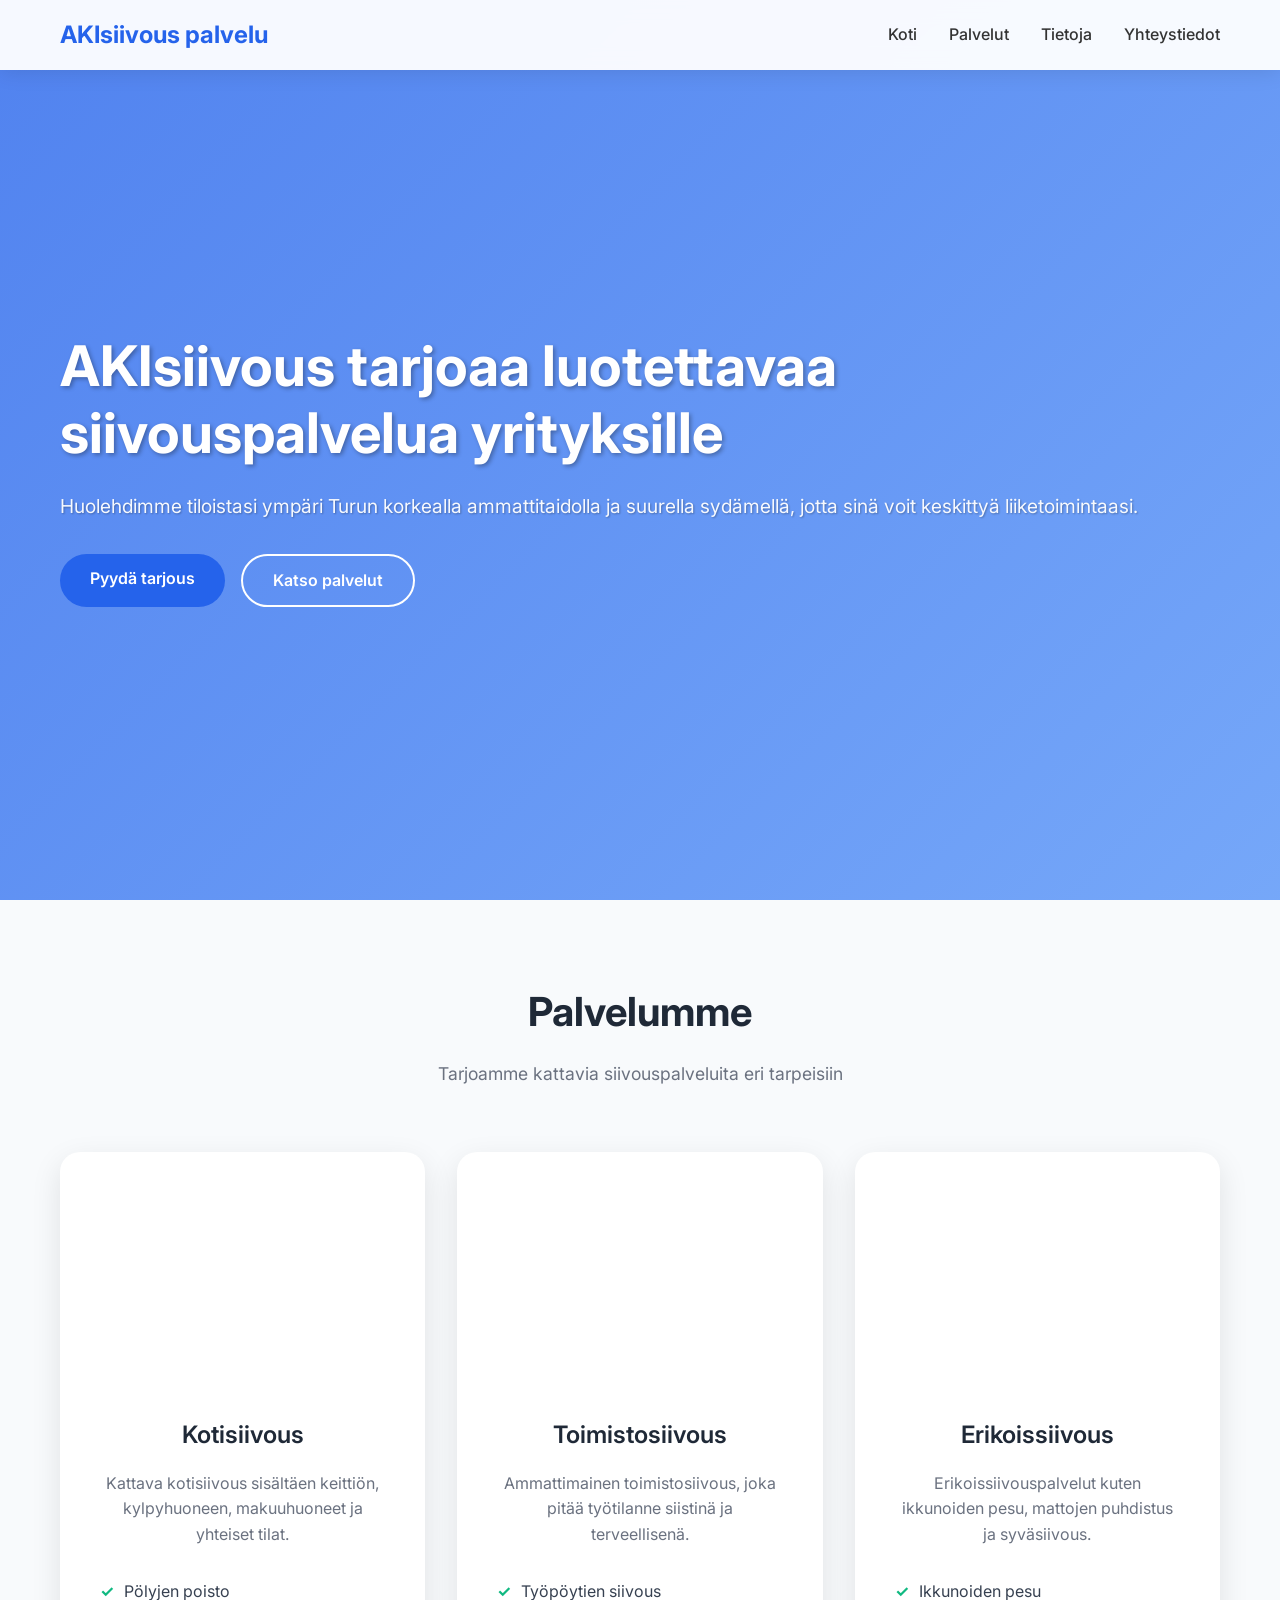
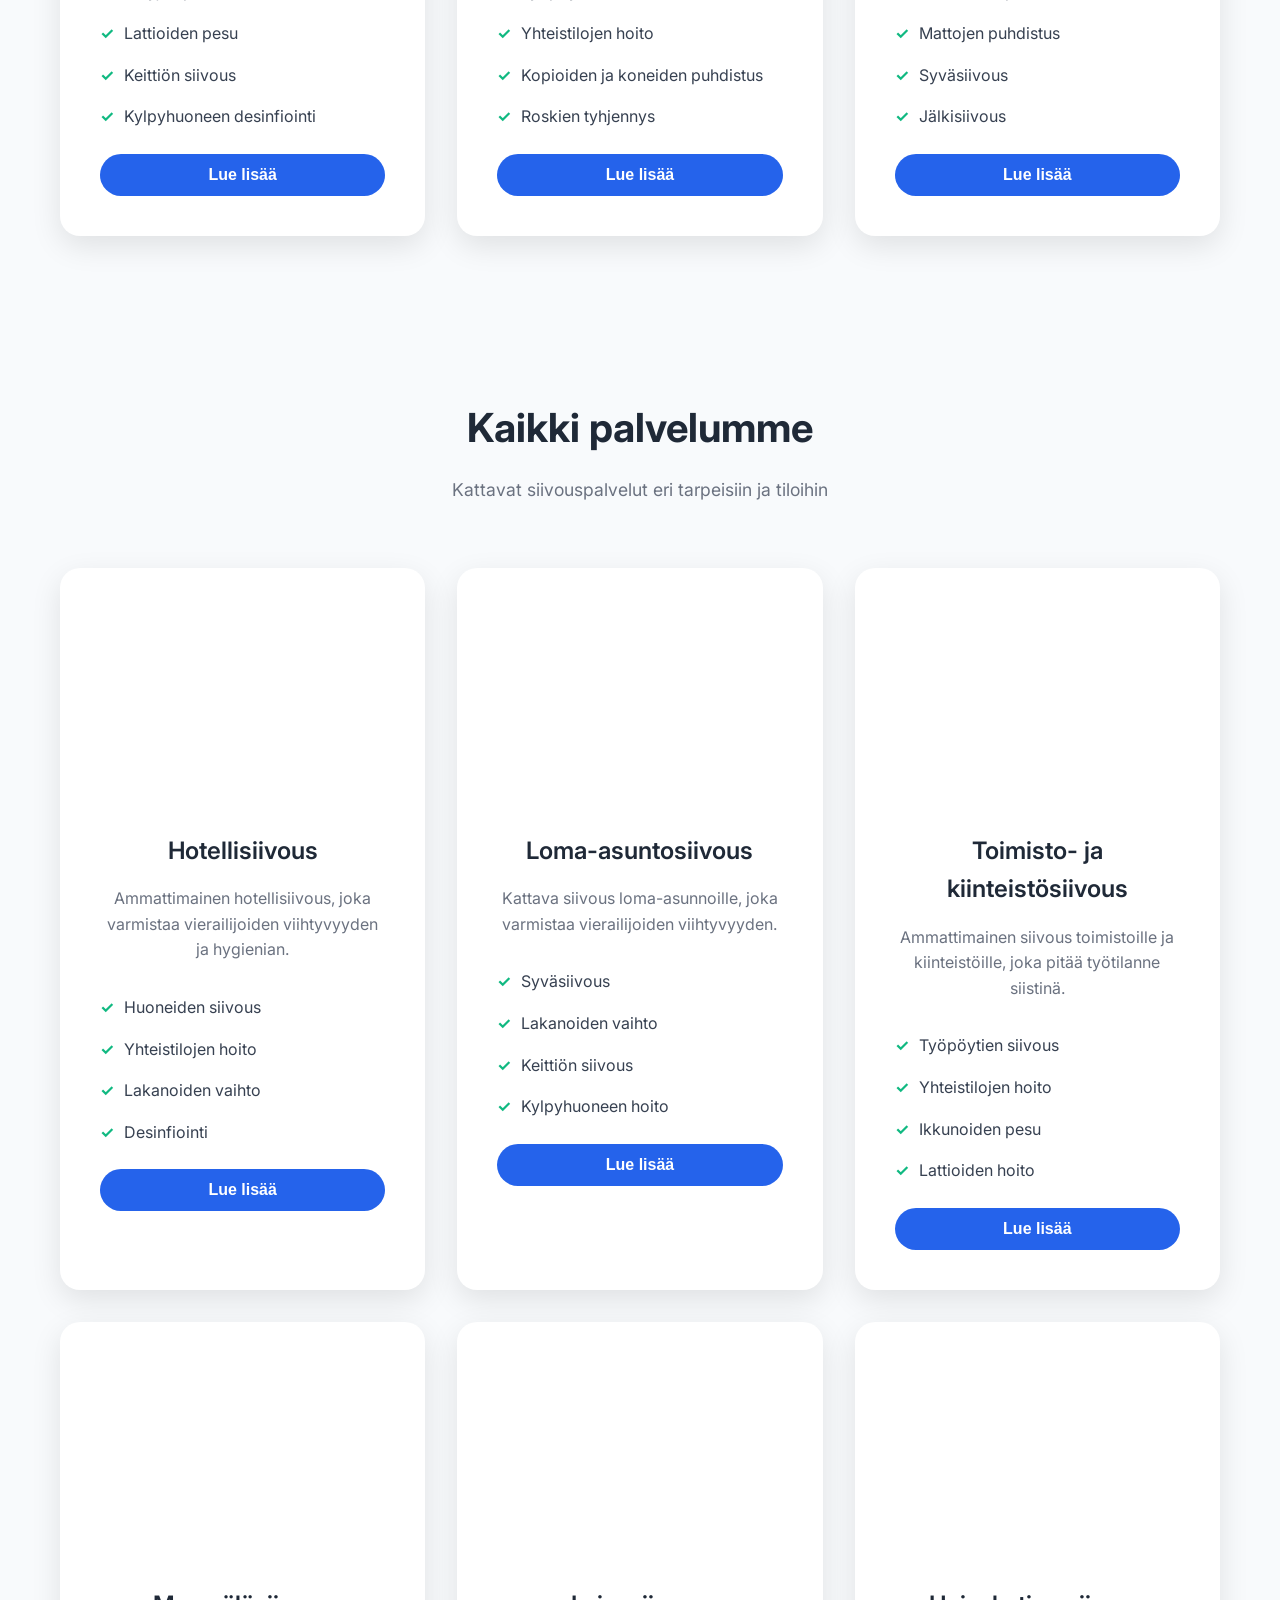
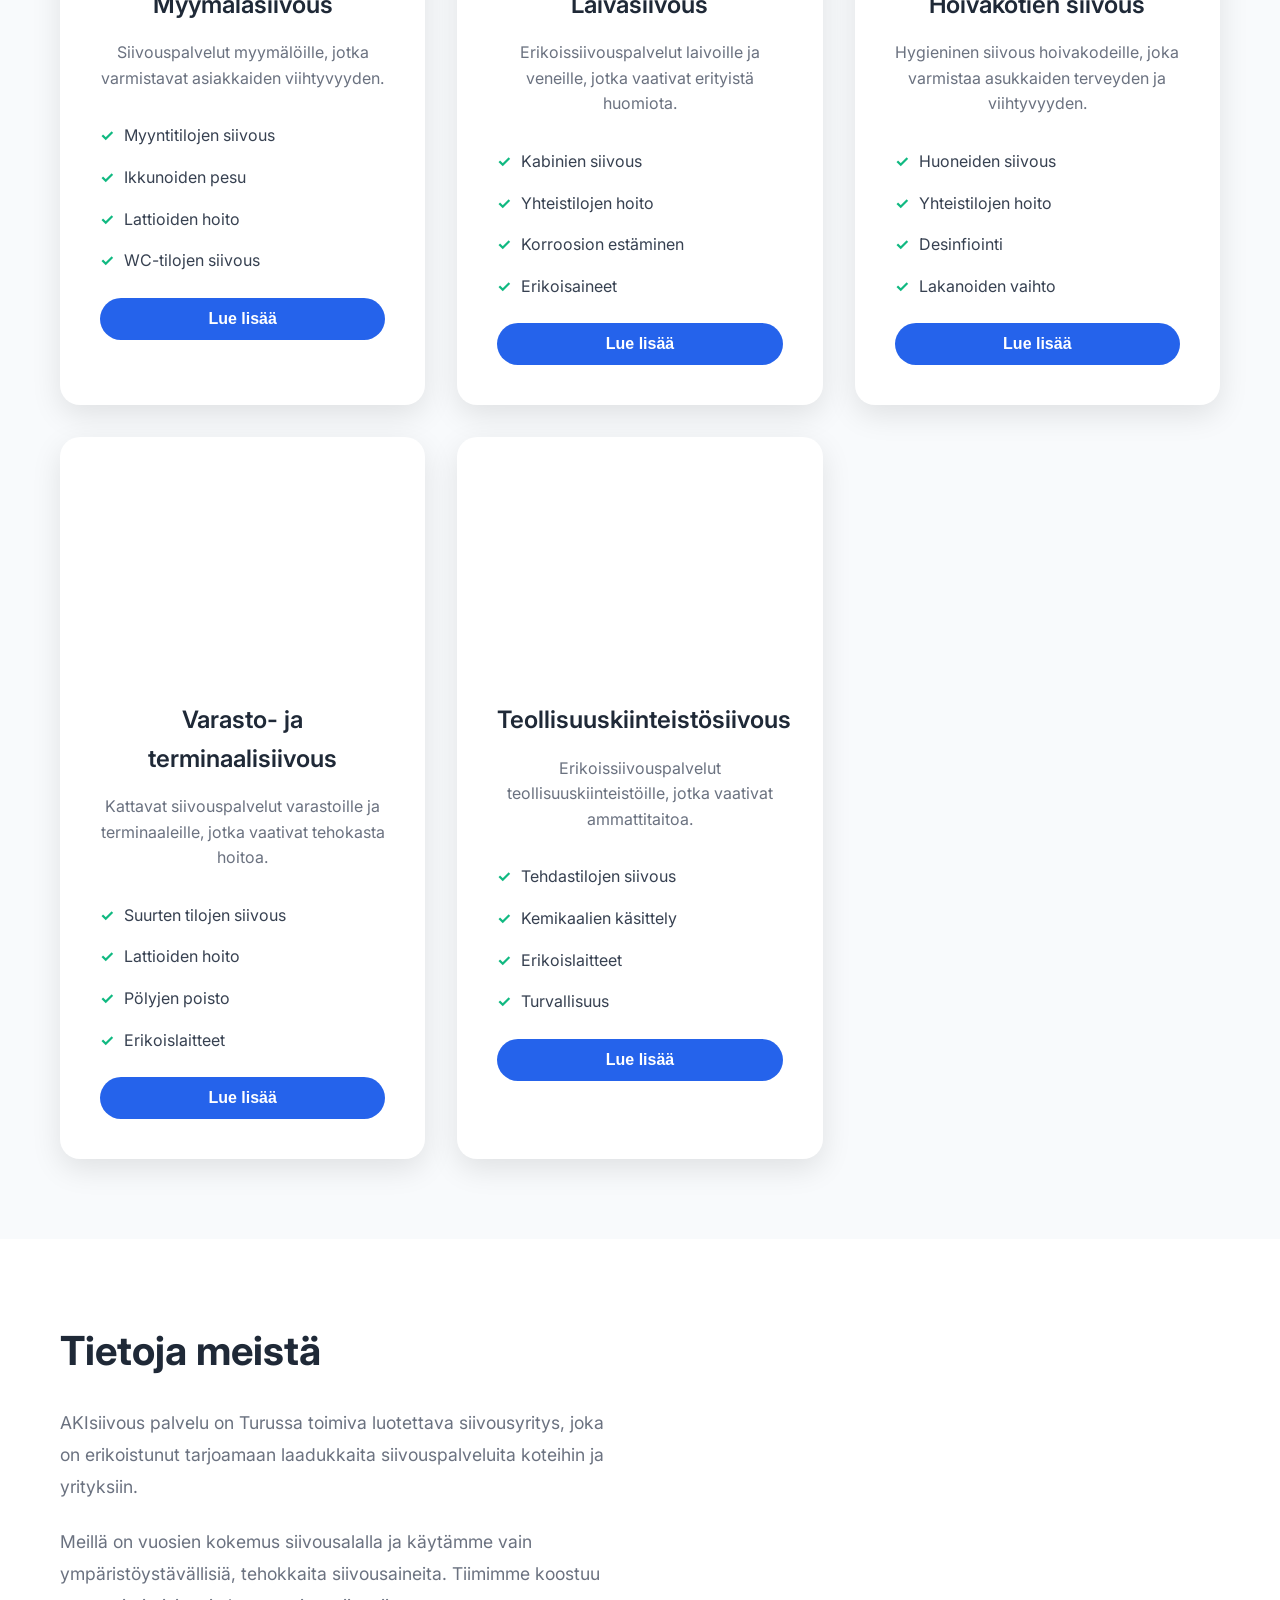
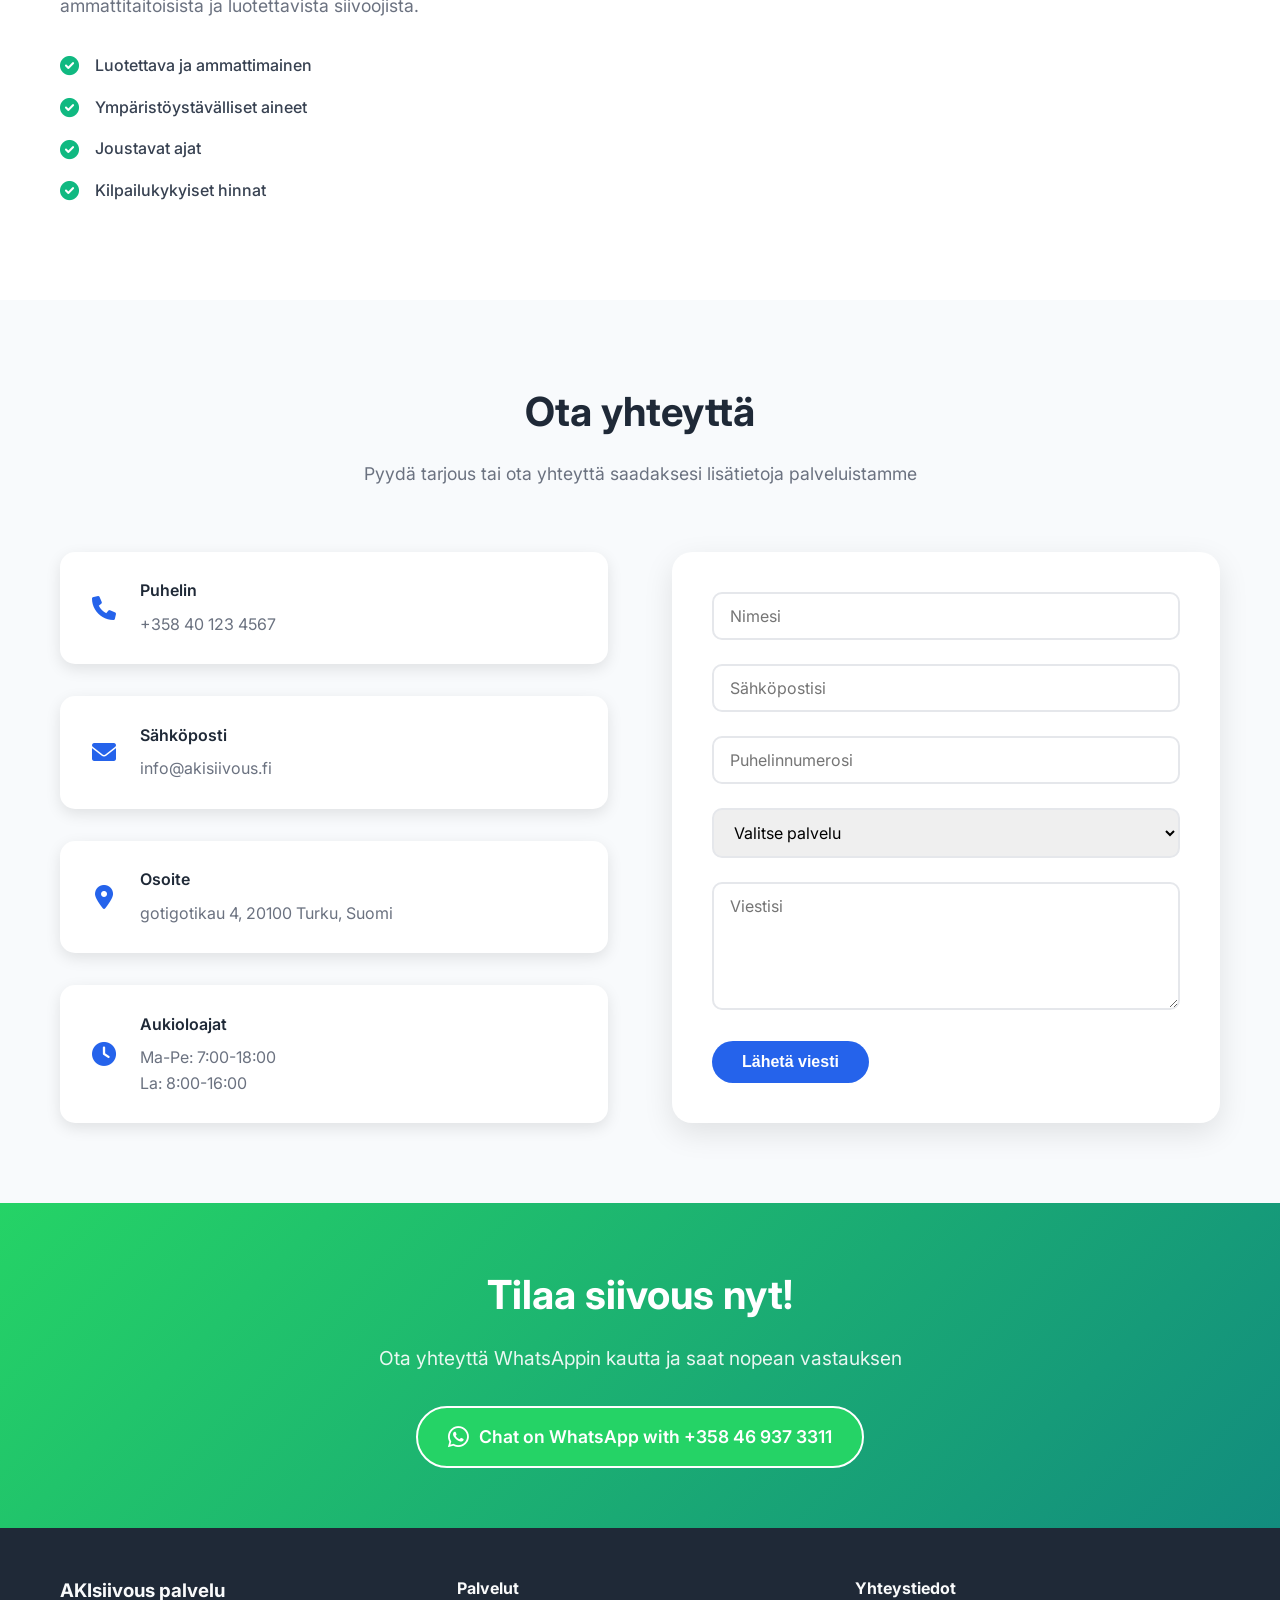
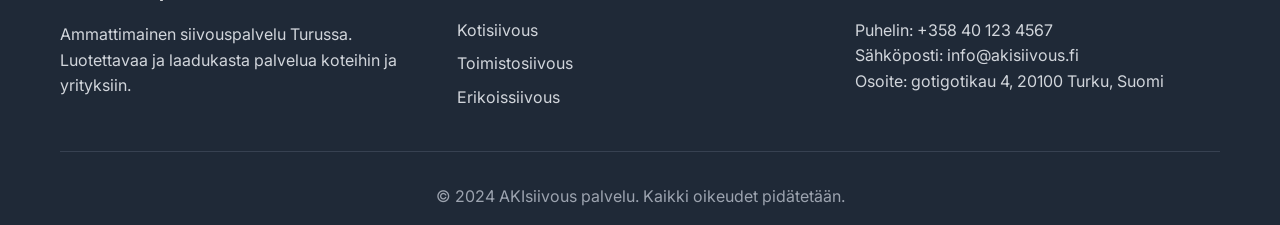
==== index.html @ 4d7603f6 "Initial website" ====
<!DOCTYPE html>
<html lang="fi">
<head>
    <meta charset="UTF-8">
    <meta name="viewport" content="width=device-width, initial-scale=1.0">
    <title>AKIsiivous palvelu - Ammattimainen siivouspalvelu Turussa</title>
    <meta name="description" content="AKIsiivous palvelu tarjoaa ammattimaisia siivouspalveluita Turussa. Kotisiivous, toimistosiivous ja erikoissiivous. Luotettavaa ja laadukasta palvelua.">
    <meta name="keywords" content="siivous, siivouspalvelu, Turku, kotisiivous, toimistosiivous, ammattisiivous, siivousfirma">
    <meta name="author" content="AKIsiivous palvelu">
    <meta name="robots" content="index, follow">
    
    <!-- Open Graph / Facebook -->
    <meta property="og:type" content="website">
    <meta property="og:url" content="https://akisiivous.fi/">
    <meta property="og:title" content="AKIsiivous palvelu - Ammattimainen siivouspalvelu Turussa">
    <meta property="og:description" content="Luotettavaa ja laadukasta siivouspalvelua koteihin, toimistoihin ja yrityksiin Turussa.">
    <meta property="og:image" content="https://images.unsplash.com/photo-1558618666-fcd25c85cd64?ixlib=rb-4.0.3&auto=format&fit=crop&w=1200&q=80">

    <!-- Twitter -->
    <meta property="twitter:card" content="summary_large_image">
    <meta property="twitter:url" content="https://akisiivous.fi/">
    <meta property="twitter:title" content="AKIsiivous palvelu - Ammattimainen siivouspalvelu Turussa">
    <meta property="twitter:description" content="Luotettavaa ja laadukasta siivouspalvelua koteihin, toimistoihin ja yrityksiin Turussa.">
    <meta property="twitter:image" content="https://images.unsplash.com/photo-1558618666-fcd25c85cd64?ixlib=rb-4.0.3&auto=format&fit=crop&w=1200&q=80">

    <!-- Favicon -->
    <link rel="icon" type="image/x-icon" href="data:image/svg+xml,<svg xmlns='http://www.w3.org/2000/svg' viewBox='0 0 100 100'><text y='.9em' font-size='90'>🧹</text></svg>">
    <link rel="apple-touch-icon" href="data:image/svg+xml,<svg xmlns='http://www.w3.org/2000/svg' viewBox='0 0 100 100'><text y='.9em' font-size='90'>🧹</text></svg>">
    
    <!-- Preconnect to external domains -->
    <link rel="preconnect" href="https://fonts.googleapis.com">
    <link rel="preconnect" href="https://fonts.gstatic.com" crossorigin>
    <link rel="preconnect" href="https://cdnjs.cloudflare.com">
    
    <!-- Stylesheets -->
    <link rel="stylesheet" href="styles.css">
    <link href="https://fonts.googleapis.com/css2?family=Inter:wght@300;400;500;600;700&display=swap" rel="stylesheet">
    <link rel="stylesheet" href="https://cdnjs.cloudflare.com/ajax/libs/font-awesome/6.0.0/css/all.min.css">
    
    <!-- Structured Data -->
    <script type="application/ld+json">
    {
        "@context": "https://schema.org",
        "@type": "LocalBusiness",
        "name": "AKIsiivous palvelu",
        "description": "Ammattimainen siivouspalvelu Turussa",
        "url": "https://akisiivous.fi",
        "telephone": "+358401234567",
        "email": "info@akisiivous.fi",
        "address": {
            "@type": "PostalAddress",
            "addressLocality": "Turku",
            "addressCountry": "FI"
        },
        "geo": {
            "@type": "GeoCoordinates",
            "latitude": "60.4518",
            "longitude": "22.2666"
        },
        "openingHours": "Mo-Fr 07:00-18:00, Sa 08:00-16:00",
        "priceRange": "€€",
        "serviceType": ["Kotisiivous", "Toimistosiivous", "Erikoissiivous"]
    }
    </script>
</head>
<body>
    <!-- Navigation -->
    <nav class="navbar">
        <div class="nav-container">
            <div class="nav-logo">
                <h2>AKIsiivous palvelu</h2>
            </div>
            <ul class="nav-menu">
                <li class="nav-item">
                    <a href="#home" class="nav-link">Koti</a>
                </li>
                <li class="nav-item">
                    <a href="#services" class="nav-link">Palvelut</a>
                </li>
                <li class="nav-item">
                    <a href="#about" class="nav-link">Tietoja</a>
                </li>
                <li class="nav-item">
                    <a href="#contact" class="nav-link">Yhteystiedot</a>
                </li>
            </ul>
            <div class="hamburger">
                <span class="bar"></span>
                <span class="bar"></span>
                <span class="bar"></span>
            </div>
        </div>
    </nav>

    <!-- Hero Section -->
    <section id="home" class="hero">
        <div class="hero-background">
            <img src="https://www.thespruce.com/thmb/_YpMNBu18mBSDhyTl2vGERKjzo4=/1500x0/filters:no_upscale():max_bytes(150000):strip_icc()/GettyImages-1942155194-27e55f7e41fa4183994200d3fd1e40c2.jpg" alt="Siivous tausta">
            <div class="hero-overlay"></div>
        </div>
        <div class="hero-container">
            <div class="hero-content">
                <h1>AKIsiivous tarjoaa luotettavaa siivouspalvelua yrityksille</h1>
                <p>Huolehdimme tiloistasi ympäri Turun korkealla ammattitaidolla ja suurella sydämellä, jotta sinä voit keskittyä liiketoimintaasi.</p>
                <div class="hero-buttons">
                    <a href="#contact" class="btn btn-primary">Pyydä tarjous</a>
                    <a href="#services" class="btn btn-secondary">Katso palvelut</a>
                </div>
            </div>
        </div>
    </section>

    <!-- Services Section -->
    <section id="services" class="services">
        <div class="container">
            <div class="section-header">
                <h2>Palvelumme</h2>
                <p>Tarjoamme kattavia siivouspalveluita eri tarpeisiin</p>
            </div>
            <div class="services-grid">
                <div class="service-card" data-service="kotisiivous">
                    <div class="service-image">
                        <img src="https://www.bekiahogar.com/images/articulos/94000/94325/6.jpg" alt="Kotisiivous">
                    </div>
                    <h3>Kotisiivous</h3>
                    <p>Kattava kotisiivous sisältäen keittiön, kylpyhuoneen, makuuhuoneet ja yhteiset tilat.</p>
                    <ul>
                        <li>Pölyjen poisto</li>
                        <li>Lattioiden pesu</li>
                        <li>Keittiön siivous</li>
                        <li>Kylpyhuoneen desinfiointi</li>
                    </ul>
                    <button class="btn btn-primary service-btn">Lue lisää</button>
                </div>
                <div class="service-card" data-service="toimistosiivous">
                    <div class="service-image">
                        <img src="https://cdn.pixabay.com/photo/2024/03/28/05/50/cleaning-8660309_1280.jpg" alt="Toimistosiivous">
                    </div>
                    <h3>Toimistosiivous</h3>
                    <p>Ammattimainen toimistosiivous, joka pitää työtilanne siistinä ja terveellisenä.</p>
                    <ul>
                        <li>Työpöytien siivous</li>
                        <li>Yhteistilojen hoito</li>
                        <li>Kopioiden ja koneiden puhdistus</li>
                        <li>Roskien tyhjennys</li>
                    </ul>
                    <button class="btn btn-primary service-btn">Lue lisää</button>
                </div>
                <div class="service-card" data-service="erikoissiivous">
                    <div class="service-image">
                        <img src="https://tse4.mm.bing.net/th/id/OIP.cyUwzBClCAZv55h-4hTa1gHaCx?r=0&rs=1&pid=ImgDetMain&o=7&rm=3" alt="Erikoissiivous">
                    </div>
                    <h3>Erikoissiivous</h3>
                    <p>Erikoissiivouspalvelut kuten ikkunoiden pesu, mattojen puhdistus ja syväsiivous.</p>
                    <ul>
                        <li>Ikkunoiden pesu</li>
                        <li>Mattojen puhdistus</li>
                        <li>Syväsiivous</li>
                        <li>Jälkisiivous</li>
                    </ul>
                    <button class="btn btn-primary service-btn">Lue lisää</button>
                </div>
            </div>
        </div>
    </section>

    <!-- Extended Services Section -->
    <section id="extended-services" class="extended-services">
        <div class="container">
            <div class="section-header">
                <h2>Kaikki palvelumme</h2>
                <p>Kattavat siivouspalvelut eri tarpeisiin ja tiloihin</p>
            </div>
            <div class="extended-services-grid">
                <div class="service-card" data-service="hotellisiivous">
                    <div class="service-image">
                        <img src="https://images.unsplash.com/photo-1566073771259-6a8506099945?ixlib=rb-4.0.3&auto=format&fit=crop&w=1000&q=80" alt="Hotellisiivous">
                    </div>
                    <h3>Hotellisiivous</h3>
                    <p>Ammattimainen hotellisiivous, joka varmistaa vierailijoiden viihtyvyyden ja hygienian.</p>
                    <ul>
                        <li>Huoneiden siivous</li>
                        <li>Yhteistilojen hoito</li>
                        <li>Lakanoiden vaihto</li>
                        <li>Desinfiointi</li>
                    </ul>
                    <button class="btn btn-primary service-btn">Lue lisää</button>
                </div>
                <div class="service-card" data-service="loma-asuntosiivous">
                    <div class="service-image">
                        <img src="https://images.unsplash.com/photo-1581578731548-c64695cc6952?ixlib=rb-4.0.3&auto=format&fit=crop&w=1000&q=80" alt="Loma-asuntosiivous">
                    </div>
                    <h3>Loma-asuntosiivous</h3>
                    <p>Kattava siivous loma-asunnoille, joka varmistaa vierailijoiden viihtyvyyden.</p>
                    <ul>
                        <li>Syväsiivous</li>
                        <li>Lakanoiden vaihto</li>
                        <li>Keittiön siivous</li>
                        <li>Kylpyhuoneen hoito</li>
                    </ul>
                    <button class="btn btn-primary service-btn">Lue lisää</button>
                </div>
                <div class="service-card" data-service="toimisto-kiinteisto">
                    <div class="service-image">
                        <img src="https://images.unsplash.com/photo-1497366216548-37526070297c?ixlib=rb-4.0.3&auto=format&fit=crop&w=1000&q=80" alt="Toimisto- ja kiinteistösiivous">
                    </div>
                    <h3>Toimisto- ja kiinteistösiivous</h3>
                    <p>Ammattimainen siivous toimistoille ja kiinteistöille, joka pitää työtilanne siistinä.</p>
                    <ul>
                        <li>Työpöytien siivous</li>
                        <li>Yhteistilojen hoito</li>
                        <li>Ikkunoiden pesu</li>
                        <li>Lattioiden hoito</li>
                    </ul>
                    <button class="btn btn-primary service-btn">Lue lisää</button>
                </div>
                <div class="service-card" data-service="myymalasiivous">
                    <div class="service-image">
                        <img src="https://images.unsplash.com/photo-1441986300917-64674bd600d8?ixlib=rb-4.0.3&auto=format&fit=crop&w=1000&q=80" alt="Myymäläsiivous">
                    </div>
                    <h3>Myymäläsiivous</h3>
                    <p>Siivouspalvelut myymälöille, jotka varmistavat asiakkaiden viihtyvyyden.</p>
                    <ul>
                        <li>Myyntitilojen siivous</li>
                        <li>Ikkunoiden pesu</li>
                        <li>Lattioiden hoito</li>
                        <li>WC-tilojen siivous</li>
                    </ul>
                    <button class="btn btn-primary service-btn">Lue lisää</button>
                </div>
                <div class="service-card" data-service="laivasiivous">
                    <div class="service-image">
                        <img src="https://images.unsplash.com/photo-1544551763-46a013bb70d5?ixlib=rb-4.0.3&auto=format&fit=crop&w=1000&q=80" alt="Laivasiivous">
                    </div>
                    <h3>Laivasiivous</h3>
                    <p>Erikoissiivouspalvelut laivoille ja veneille, jotka vaativat erityistä huomiota.</p>
                    <ul>
                        <li>Kabinien siivous</li>
                        <li>Yhteistilojen hoito</li>
                        <li>Korroosion estäminen</li>
                        <li>Erikoisaineet</li>
                    </ul>
                    <button class="btn btn-primary service-btn">Lue lisää</button>
                </div>
                <div class="service-card" data-service="hoivakotisiivous">
                    <div class="service-image">
                        <img src="https://d3brnv0cvgrk3e.cloudfront.net/wp-content/uploads/JSP_2591_20200406133351.jpg" alt="Hoivakotien siivous">
                    </div>
                    <h3>Hoivakotien siivous</h3>
                    <p>Hygieninen siivous hoivakodeille, joka varmistaa asukkaiden terveyden ja viihtyvyyden.</p>
                    <ul>
                        <li>Huoneiden siivous</li>
                        <li>Yhteistilojen hoito</li>
                        <li>Desinfiointi</li>
                        <li>Lakanoiden vaihto</li>
                    </ul>
                    <button class="btn btn-primary service-btn">Lue lisää</button>
                </div>
                <div class="service-card" data-service="varasto-terminaali">
                    <div class="service-image">
                        <img src="https://images.unsplash.com/photo-1586528116311-ad8dd3c8310d?ixlib=rb-4.0.3&auto=format&fit=crop&w=1000&q=80" alt="Varasto- ja terminaalisiivous">
                    </div>
                    <h3>Varasto- ja terminaalisiivous</h3>
                    <p>Kattavat siivouspalvelut varastoille ja terminaaleille, jotka vaativat tehokasta hoitoa.</p>
                    <ul>
                        <li>Suurten tilojen siivous</li>
                        <li>Lattioiden hoito</li>
                        <li>Pölyjen poisto</li>
                        <li>Erikoislaitteet</li>
                    </ul>
                    <button class="btn btn-primary service-btn">Lue lisää</button>
                </div>
                <div class="service-card" data-service="teollisuuskiinteisto">
                    <div class="service-image">
                        <img src="https://images.unsplash.com/photo-1581091226825-a6a2a5aee158?ixlib=rb-4.0.3&auto=format&fit=crop&w=1000&q=80" alt="Teollisuuskiinteistösiivous">
                    </div>
                    <h3>Teollisuuskiinteistösiivous</h3>
                    <p>Erikoissiivouspalvelut teollisuuskiinteistöille, jotka vaativat ammattitaitoa.</p>
                    <ul>
                        <li>Tehdastilojen siivous</li>
                        <li>Kemikaalien käsittely</li>
                        <li>Erikoislaitteet</li>
                        <li>Turvallisuus</li>
                    </ul>
                    <button class="btn btn-primary service-btn">Lue lisää</button>
                </div>
            </div>
        </div>
    </section>

    <!-- Service Modals -->
    <div id="serviceModal" class="modal">
        <div class="modal-content">
            <span class="close">&times;</span>
            <div id="modalContent">
                <!-- Content will be loaded here -->
            </div>
        </div>
    </div>

    <!-- About Section -->
    <section id="about" class="about">
        <div class="container">
            <div class="about-content">
                <div class="about-text">
                    <h2>Tietoja meistä</h2>
                    <p>AKIsiivous palvelu on Turussa toimiva luotettava siivousyritys, joka on erikoistunut tarjoamaan laadukkaita siivouspalveluita koteihin ja yrityksiin.</p>
                    <p>Meillä on vuosien kokemus siivousalalla ja käytämme vain ympäristöystävällisiä, tehokkaita siivousaineita. Tiimimme koostuu ammattitaitoisista ja luotettavista siivoojista.</p>
                    <div class="features">
                        <div class="feature">
                            <i class="fas fa-check-circle"></i>
                            <span>Luotettava ja ammattimainen</span>
                        </div>
                        <div class="feature">
                            <i class="fas fa-check-circle"></i>
                            <span>Ympäristöystävälliset aineet</span>
                        </div>
                        <div class="feature">
                            <i class="fas fa-check-circle"></i>
                            <span>Joustavat ajat</span>
                        </div>
                        <div class="feature">
                            <i class="fas fa-check-circle"></i>
                            <span>Kilpailukykyiset hinnat</span>
                        </div>
                    </div>
                </div>
                <div class="about-image">
                    <img src="https://www.thepricer.org/wp-content/uploads/2022/10/house-deep-cleaning.jpg" alt="Siivoustiimi">
                </div>
            </div>
        </div>
    </section>

    <!-- Contact Section -->
    <section id="contact" class="contact">
        <div class="container">
            <div class="section-header">
                <h2>Ota yhteyttä</h2>
                <p>Pyydä tarjous tai ota yhteyttä saadaksesi lisätietoja palveluistamme</p>
            </div>
            <div class="contact-content">
                <div class="contact-info">
                    <div class="contact-item">
                        <i class="fas fa-phone"></i>
                        <div>
                            <h4>Puhelin</h4>
                            <p>+358 40 123 4567</p>
                        </div>
                    </div>
                    <div class="contact-item">
                        <i class="fas fa-envelope"></i>
                        <div>
                            <h4>Sähköposti</h4>
                            <p>info@akisiivous.fi</p>
                        </div>
                    </div>
                    <div class="contact-item">
                        <i class="fas fa-map-marker-alt"></i>
                        <div>
                            <h4>Osoite</h4>
                            <p>gotigotikau 4, 20100 Turku, Suomi</p>
                        </div>
                    </div>
                    <div class="contact-item">
                        <i class="fas fa-clock"></i>
                        <div>
                            <h4>Aukioloajat</h4>
                            <p>Ma-Pe: 7:00-18:00<br>La: 8:00-16:00</p>
                        </div>
                    </div>
                </div>
                <div class="contact-form">
                    <form id="contactForm">
                        <div class="form-group">
                            <input type="text" id="name" name="name" placeholder="Nimesi" required>
                        </div>
                        <div class="form-group">
                            <input type="email" id="email" name="email" placeholder="Sähköpostisi" required>
                        </div>
                        <div class="form-group">
                            <input type="tel" id="phone" name="phone" placeholder="Puhelinnumerosi">
                        </div>
                        <div class="form-group">
                            <select id="service" name="service" required>
                                <option value="">Valitse palvelu</option>
                                <option value="kotisiivous">Kotisiivous</option>
                                <option value="toimistosiivous">Toimistosiivous</option>
                                <option value="erikoissiivous">Erikoissiivous</option>
                            </select>
                        </div>
                        <div class="form-group">
                            <textarea id="message" name="message" placeholder="Viestisi" rows="5" required></textarea>
                        </div>
                        <button type="submit" class="btn btn-primary">Lähetä viesti</button>
                    </form>
                </div>
            </div>
        </div>
    </section>

    <!-- WhatsApp Button Section -->
    <section class="whatsapp-section">
        <div class="container">
            <div class="whatsapp-content">
                <h2>Tilaa siivous nyt!</h2>
                <p>Ota yhteyttä WhatsAppin kautta ja saat nopean vastauksen</p>
                <a href="https://wa.me/358469373311" class="btn btn-whatsapp" target="_blank">
                    <i class="fab fa-whatsapp"></i>
                    Chat on WhatsApp with +358 46 937 3311
                </a>
            </div>
        </div>
    </section>

    <!-- Footer -->
    <footer class="footer">
        <div class="container">
            <div class="footer-content">
                <div class="footer-section">
                    <h3>AKIsiivous palvelu</h3>
                    <p>Ammattimainen siivouspalvelu Turussa. Luotettavaa ja laadukasta palvelua koteihin ja yrityksiin.</p>
                </div>
                <div class="footer-section">
                    <h4>Palvelut</h4>
                    <ul>
                        <li><a href="#services">Kotisiivous</a></li>
                        <li><a href="#services">Toimistosiivous</a></li>
                        <li><a href="#services">Erikoissiivous</a></li>
                    </ul>
                </div>
                <div class="footer-section">
                    <h4>Yhteystiedot</h4>
                    <p>Puhelin: +358 40 123 4567</p>
                    <p>Sähköposti: info@akisiivous.fi</p>
                    <p>Osoite: gotigotikau 4, 20100 Turku, Suomi</p>
                </div>
            </div>
            <div class="footer-bottom">
                <p>&copy; 2024 AKIsiivous palvelu. Kaikki oikeudet pidätetään.</p>
            </div>
        </div>
    </footer>

    <script src="script.js"></script>
</body>
</html>
---- styles.css ----
/* Reset and Base Styles */
* {
    margin: 0;
    padding: 0;
    box-sizing: border-box;
}

body {
    font-family: 'Inter', sans-serif;
    line-height: 1.6;
    color: #333;
    overflow-x: hidden;
}

.container {
    max-width: 1200px;
    margin: 0 auto;
    padding: 0 20px;
}

/* Navigation */
.navbar {
    position: fixed;
    top: 0;
    width: 100%;
    background: rgba(255, 255, 255, 0.95);
    backdrop-filter: blur(10px);
    z-index: 1000;
    padding: 1rem 0;
    box-shadow: 0 2px 20px rgba(0, 0, 0, 0.1);
}

.nav-container {
    max-width: 1200px;
    margin: 0 auto;
    padding: 0 20px;
    display: flex;
    justify-content: space-between;
    align-items: center;
}

.nav-logo h2 {
    color: #2563eb;
    font-weight: 700;
    font-size: 1.5rem;
}

.nav-menu {
    display: flex;
    list-style: none;
    gap: 2rem;
}

.nav-link {
    text-decoration: none;
    color: #333;
    font-weight: 500;
    transition: color 0.3s ease;
}

.nav-link:hover {
    color: #2563eb;
}

.hamburger {
    display: none;
    flex-direction: column;
    cursor: pointer;
}

.bar {
    width: 25px;
    height: 3px;
    background-color: #333;
    margin: 3px 0;
    transition: 0.3s;
}

/* Hero Section */
.hero {
    position: relative;
    padding: 120px 0 80px;
    color: white;
    min-height: 100vh;
    display: flex;
    align-items: center;
    overflow: hidden;
}

.hero-background {
    position: absolute;
    top: 0;
    left: 0;
    width: 100%;
    height: 100%;
    z-index: -2;
}

.hero-background img {
    width: 100%;
    height: 100%;
    object-fit: cover;
    object-position: center;
}

.hero-overlay {
    position: absolute;
    top: 0;
    left: 0;
    width: 100%;
    height: 100%;
    background: linear-gradient(135deg, rgba(37, 99, 235, 0.8) 0%, rgba(59, 130, 246, 0.7) 100%);
    z-index: -1;
}

.hero-container {
    max-width: 1200px;
    margin: 0 auto;
    padding: 0 20px;
    position: relative;
    z-index: 1;
}

.hero-content h1 {
    font-size: 3.5rem;
    font-weight: 700;
    margin-bottom: 1.5rem;
    line-height: 1.2;
    text-shadow: 2px 2px 4px rgba(0, 0, 0, 0.3);
}

.hero-content p {
    font-size: 1.2rem;
    margin-bottom: 2rem;
    opacity: 0.95;
    text-shadow: 1px 1px 2px rgba(0, 0, 0, 0.3);
}

.hero-buttons {
    display: flex;
    gap: 1rem;
    flex-wrap: wrap;
}

.btn {
    padding: 12px 30px;
    border-radius: 50px;
    text-decoration: none;
    font-weight: 600;
    transition: all 0.3s ease;
    display: inline-block;
    border: none;
    cursor: pointer;
    font-size: 1rem;
}

.btn-primary {
    background: #2563eb;
    color: white;
}

.btn-primary:hover {
    background: #1d4ed8;
    transform: translateY(-2px);
    box-shadow: 0 10px 25px rgba(37, 99, 235, 0.3);
}

.btn-secondary {
    background: transparent;
    color: white;
    border: 2px solid white;
}

.btn-secondary:hover {
    background: white;
    color: #2563eb;
    transform: translateY(-2px);
}

.hero-media {
    display: flex;
    flex-direction: column;
    gap: 1rem;
    position: relative;
}

.hero-video {
    position: relative;
    width: 100%;
    height: 300px;
    border-radius: 20px;
    overflow: hidden;
    box-shadow: 0 20px 40px rgba(0, 0, 0, 0.3);
}

.hero-video video {
    width: 100%;
    height: 100%;
    object-fit: cover;
    border-radius: 20px;
}

.video-overlay {
    position: absolute;
    top: 0;
    left: 0;
    right: 0;
    bottom: 0;
    background: linear-gradient(135deg, rgba(37, 99, 235, 0.3), rgba(59, 130, 246, 0.3));
    border-radius: 20px;
    pointer-events: none;
}

.hero-image {
    width: 100%;
    height: 200px;
    border-radius: 20px;
    overflow: hidden;
    box-shadow: 0 15px 30px rgba(0, 0, 0, 0.2);
}

.hero-image img {
    width: 100%;
    height: 100%;
    object-fit: cover;
    border-radius: 20px;
}

/* Section Headers */
.section-header {
    text-align: center;
    margin-bottom: 4rem;
}

.section-header h2 {
    font-size: 2.5rem;
    font-weight: 700;
    margin-bottom: 1rem;
    color: #1f2937;
}

.section-header p {
    font-size: 1.1rem;
    color: #6b7280;
    max-width: 600px;
    margin: 0 auto;
}

/* Services Section */
.services {
    padding: 80px 0;
    background: #f8fafc;
}

.services-grid {
    display: grid;
    grid-template-columns: repeat(auto-fit, minmax(350px, 1fr));
    gap: 2rem;
}

.service-card {
    background: white;
    padding: 2.5rem;
    border-radius: 20px;
    box-shadow: 0 10px 30px rgba(0, 0, 0, 0.1);
    transition: transform 0.3s ease, box-shadow 0.3s ease;
    text-align: center;
    cursor: pointer;
    position: relative;
}

.service-card:hover {
    transform: translateY(-10px);
    box-shadow: 0 20px 40px rgba(0, 0, 0, 0.15);
}

.service-icon {
    width: 80px;
    height: 80px;
    background: linear-gradient(135deg, #2563eb, #3b82f6);
    border-radius: 50%;
    display: flex;
    align-items: center;
    justify-content: center;
    margin: 0 auto 1.5rem;
}

.service-icon i {
    font-size: 2rem;
    color: white;
}

.service-image {
    width: 100%;
    height: 200px;
    border-radius: 15px;
    overflow: hidden;
    margin-bottom: 1.5rem;
    display: flex;
    align-items: center;
    justify-content: center;
}

.service-image img {
    width: 100%;
    height: 100%;
    object-fit: cover;
    object-position: center;
}

.service-card h3 {
    font-size: 1.5rem;
    font-weight: 600;
    margin-bottom: 1rem;
    color: #1f2937;
}

.service-card p {
    color: #6b7280;
    margin-bottom: 1.5rem;
}

.service-card ul {
    list-style: none;
    text-align: left;
}

.service-card li {
    padding: 0.5rem 0;
    color: #374151;
    position: relative;
    padding-left: 1.5rem;
}

.service-card li::before {
    content: "✓";
    position: absolute;
    left: 0;
    color: #10b981;
    font-weight: bold;
}

.service-btn {
    margin-top: 1rem;
    width: 100%;
}

/* Extended Services Section */
.extended-services {
    padding: 80px 0;
    background: #f8fafc;
}

.extended-services-grid {
    display: grid;
    grid-template-columns: repeat(auto-fit, minmax(350px, 1fr));
    gap: 2rem;
}

/* About Section */
.about {
    padding: 80px 0;
    background: white;
}

.about-content {
    display: grid;
    grid-template-columns: 1fr 1fr;
    gap: 4rem;
    align-items: center;
}

.about-text h2 {
    font-size: 2.5rem;
    font-weight: 700;
    margin-bottom: 1.5rem;
    color: #1f2937;
}

.about-text p {
    font-size: 1.1rem;
    color: #6b7280;
    margin-bottom: 1.5rem;
    line-height: 1.8;
}

.features {
    margin-top: 2rem;
}

.feature {
    display: flex;
    align-items: center;
    margin-bottom: 1rem;
    gap: 1rem;
}

.feature i {
    color: #10b981;
    font-size: 1.2rem;
}

.feature span {
    font-weight: 500;
    color: #374151;
}

.about-image img {
    width: 100%;
    height: 400px;
    object-fit: cover;
    border-radius: 20px;
    box-shadow: 0 20px 40px rgba(0, 0, 0, 0.1);
}

/* Contact Section */
.contact {
    padding: 80px 0;
    background: #f8fafc;
}

.contact-content {
    display: grid;
    grid-template-columns: 1fr 1fr;
    gap: 4rem;
}

.contact-info {
    display: grid;
    gap: 2rem;
}

.contact-item {
    display: flex;
    align-items: center;
    gap: 1rem;
    padding: 1.5rem;
    background: white;
    border-radius: 15px;
    box-shadow: 0 5px 15px rgba(0, 0, 0, 0.1);
}

.contact-item i {
    font-size: 1.5rem;
    color: #2563eb;
    width: 40px;
    text-align: center;
}

.contact-item h4 {
    font-weight: 600;
    margin-bottom: 0.5rem;
    color: #1f2937;
}

.contact-item p {
    color: #6b7280;
    margin: 0;
}

.contact-form {
    background: white;
    padding: 2.5rem;
    border-radius: 20px;
    box-shadow: 0 10px 30px rgba(0, 0, 0, 0.1);
}

.form-group {
    margin-bottom: 1.5rem;
}

.form-group input,
.form-group select,
.form-group textarea {
    width: 100%;
    padding: 12px 16px;
    border: 2px solid #e5e7eb;
    border-radius: 10px;
    font-size: 1rem;
    transition: border-color 0.3s ease;
    font-family: inherit;
}

.form-group input:focus,
.form-group select:focus,
.form-group textarea:focus {
    outline: none;
    border-color: #2563eb;
}

.form-group textarea {
    resize: vertical;
    min-height: 120px;
}

/* WhatsApp Section */
.whatsapp-section {
    padding: 60px 0;
    background: linear-gradient(135deg, #25d366, #128c7e);
    color: white;
    text-align: center;
}

.whatsapp-content h2 {
    font-size: 2.5rem;
    font-weight: 700;
    margin-bottom: 1rem;
    color: white;
}

.whatsapp-content p {
    font-size: 1.2rem;
    margin-bottom: 2rem;
    opacity: 0.9;
}

.btn-whatsapp {
    background: #25d366;
    color: white;
    border: 2px solid white;
    font-size: 1.1rem;
    padding: 15px 30px;
    display: inline-flex;
    align-items: center;
    gap: 10px;
    transition: all 0.3s ease;
}

.btn-whatsapp:hover {
    background: white;
    color: #25d366;
    transform: translateY(-3px);
    box-shadow: 0 15px 30px rgba(37, 211, 102, 0.3);
}

.btn-whatsapp i {
    font-size: 1.5rem;
}

/* Footer */
.footer {
    background: #1f2937;
    color: white;
    padding: 3rem 0 1rem;
}

.footer-content {
    display: grid;
    grid-template-columns: repeat(auto-fit, minmax(250px, 1fr));
    gap: 2rem;
    margin-bottom: 2rem;
}

.footer-section h3,
.footer-section h4 {
    margin-bottom: 1rem;
    color: #f9fafb;
}

.footer-section p {
    color: #d1d5db;
    line-height: 1.6;
}

.footer-section ul {
    list-style: none;
}

.footer-section ul li {
    margin-bottom: 0.5rem;
}

.footer-section ul li a {
    color: #d1d5db;
    text-decoration: none;
    transition: color 0.3s ease;
}

.footer-section ul li a:hover {
    color: #2563eb;
}

.footer-bottom {
    text-align: center;
    padding-top: 2rem;
    border-top: 1px solid #374151;
    color: #9ca3af;
}

/* Responsive Design */
@media (max-width: 768px) {
    .hamburger {
        display: flex;
    }

    .nav-menu {
        position: fixed;
        left: -100%;
        top: 70px;
        flex-direction: column;
        background-color: white;
        width: 100%;
        text-align: center;
        transition: 0.3s;
        box-shadow: 0 10px 27px rgba(0, 0, 0, 0.05);
        padding: 2rem 0;
    }

    .nav-menu.active {
        left: 0;
    }

    .hero-container {
        text-align: center;
    }

    .hero-content h1 {
        font-size: 2.5rem;
    }

    .hero-buttons {
        justify-content: center;
    }

    .hero-media {
        order: -1;
    }

    .hero-video {
        height: 250px;
    }

    .hero-image {
        height: 180px;
    }

    .services-grid {
        grid-template-columns: 1fr;
    }

    .about-content {
        grid-template-columns: 1fr;
        gap: 2rem;
    }

    .contact-content {
        grid-template-columns: 1fr;
        gap: 2rem;
    }

    .section-header h2 {
        font-size: 2rem;
    }

    .about-text h2 {
        font-size: 2rem;
    }
    
    .whatsapp-content h2 {
        font-size: 2rem;
    }
    
    .whatsapp-content p {
        font-size: 1rem;
    }
    
    .extended-services-grid {
        grid-template-columns: 1fr;
    }
}

@media (max-width: 480px) {
    .hero-content h1 {
        font-size: 2rem;
    }

    .hero-content p {
        font-size: 1rem;
    }

    .btn {
        padding: 10px 20px;
        font-size: 0.9rem;
    }

    .hero-video {
        height: 200px;
    }

    .hero-image {
        height: 150px;
    }

    .service-card {
        padding: 1.5rem;
    }

    .contact-form {
        padding: 1.5rem;
    }
}

/* Smooth scrolling */
html {
    scroll-behavior: smooth;
}

/* Loading animation */
@keyframes fadeInUp {
    from {
        opacity: 0;
        transform: translateY(30px);
    }
    to {
        opacity: 1;
        transform: translateY(0);
    }
}

.service-card,
.contact-item {
    animation: fadeInUp 0.6s ease-out;
}

/* Success message styles */
.success-message {
    background: #10b981;
    color: white;
    padding: 1rem;
    border-radius: 10px;
    margin-bottom: 1rem;
    text-align: center;
}

.error-message {
    background: #ef4444;
    color: white;
    padding: 1rem;
    border-radius: 10px;
    margin-bottom: 1rem;
    text-align: center;
}

/* Modal Styles */
.modal {
    display: none;
    position: fixed;
    z-index: 2000;
    left: 0;
    top: 0;
    width: 100%;
    height: 100%;
    background-color: rgba(0, 0, 0, 0.5);
    backdrop-filter: blur(5px);
    animation: fadeIn 0.3s ease;
}

.modal-content {
    background-color: white;
    margin: 5% auto;
    padding: 0;
    border-radius: 20px;
    width: 90%;
    max-width: 800px;
    max-height: 80vh;
    overflow-y: auto;
    position: relative;
    animation: slideIn 0.3s ease;
    box-shadow: 0 20px 60px rgba(0, 0, 0, 0.3);
}

.close {
    color: #aaa;
    float: right;
    font-size: 28px;
    font-weight: bold;
    position: absolute;
    right: 20px;
    top: 15px;
    z-index: 10;
    cursor: pointer;
    transition: color 0.3s ease;
}

.close:hover,
.close:focus {
    color: #2563eb;
    text-decoration: none;
}

.modal-header {
    background: linear-gradient(135deg, #2563eb, #3b82f6);
    color: white;
    padding: 2rem;
    border-radius: 20px 20px 0 0;
    position: relative;
}

.modal-header h2 {
    margin: 0;
    font-size: 2rem;
    font-weight: 700;
}

.modal-header p {
    margin: 1rem 0 0 0;
    opacity: 0.9;
    font-size: 1.1rem;
}

.modal-body {
    padding: 2rem;
}

.modal-section {
    margin-bottom: 2rem;
}

.modal-section h3 {
    color: #2563eb;
    font-size: 1.3rem;
    margin-bottom: 1rem;
    font-weight: 600;
}

.modal-section ul {
    list-style: none;
    padding: 0;
}

.modal-section li {
    padding: 0.5rem 0;
    border-bottom: 1px solid #f1f5f9;
    position: relative;
    padding-left: 1.5rem;
}

.modal-section li:last-child {
    border-bottom: none;
}

.modal-section li::before {
    content: "✓";
    position: absolute;
    left: 0;
    color: #10b981;
    font-weight: bold;
}

.modal-pricing {
    background: #f8fafc;
    padding: 1.5rem;
    border-radius: 15px;
    margin-top: 1.5rem;
}

.modal-pricing h4 {
    color: #1f2937;
    margin-bottom: 1rem;
    font-weight: 600;
}

.price-item {
    display: flex;
    justify-content: space-between;
    align-items: center;
    padding: 0.5rem 0;
    border-bottom: 1px solid #e2e8f0;
}

.price-item:last-child {
    border-bottom: none;
}

.modal-cta {
    text-align: center;
    margin-top: 2rem;
    padding-top: 2rem;
    border-top: 1px solid #e2e8f0;
}

.modal-cta .btn {
    margin: 0 0.5rem;
}

/* Modal Animations */
@keyframes fadeIn {
    from {
        opacity: 0;
    }
    to {
        opacity: 1;
    }
}

@keyframes slideIn {
    from {
        transform: translateY(-50px);
        opacity: 0;
    }
    to {
        transform: translateY(0);
        opacity: 1;
    }
}

/* Responsive Modal */
@media (max-width: 768px) {
    .modal-content {
        margin: 10% auto;
        width: 95%;
        max-height: 85vh;
    }
    
    .modal-header {
        padding: 1.5rem;
    }
    
    .modal-header h2 {
        font-size: 1.5rem;
    }
    
    .modal-body {
        padding: 1.5rem;
    }
    
    .modal-cta .btn {
        display: block;
        margin: 0.5rem 0;
        width: 100%;
    }
}

@media (max-width: 480px) {
    .modal-content {
        margin: 5% auto;
        width: 98%;
        max-height: 90vh;
    }
    
    .modal-header {
        padding: 1rem;
    }
    
    .modal-body {
        padding: 1rem;
    }
    
    .close {
        right: 15px;
        top: 10px;
        font-size: 24px;
    }
}
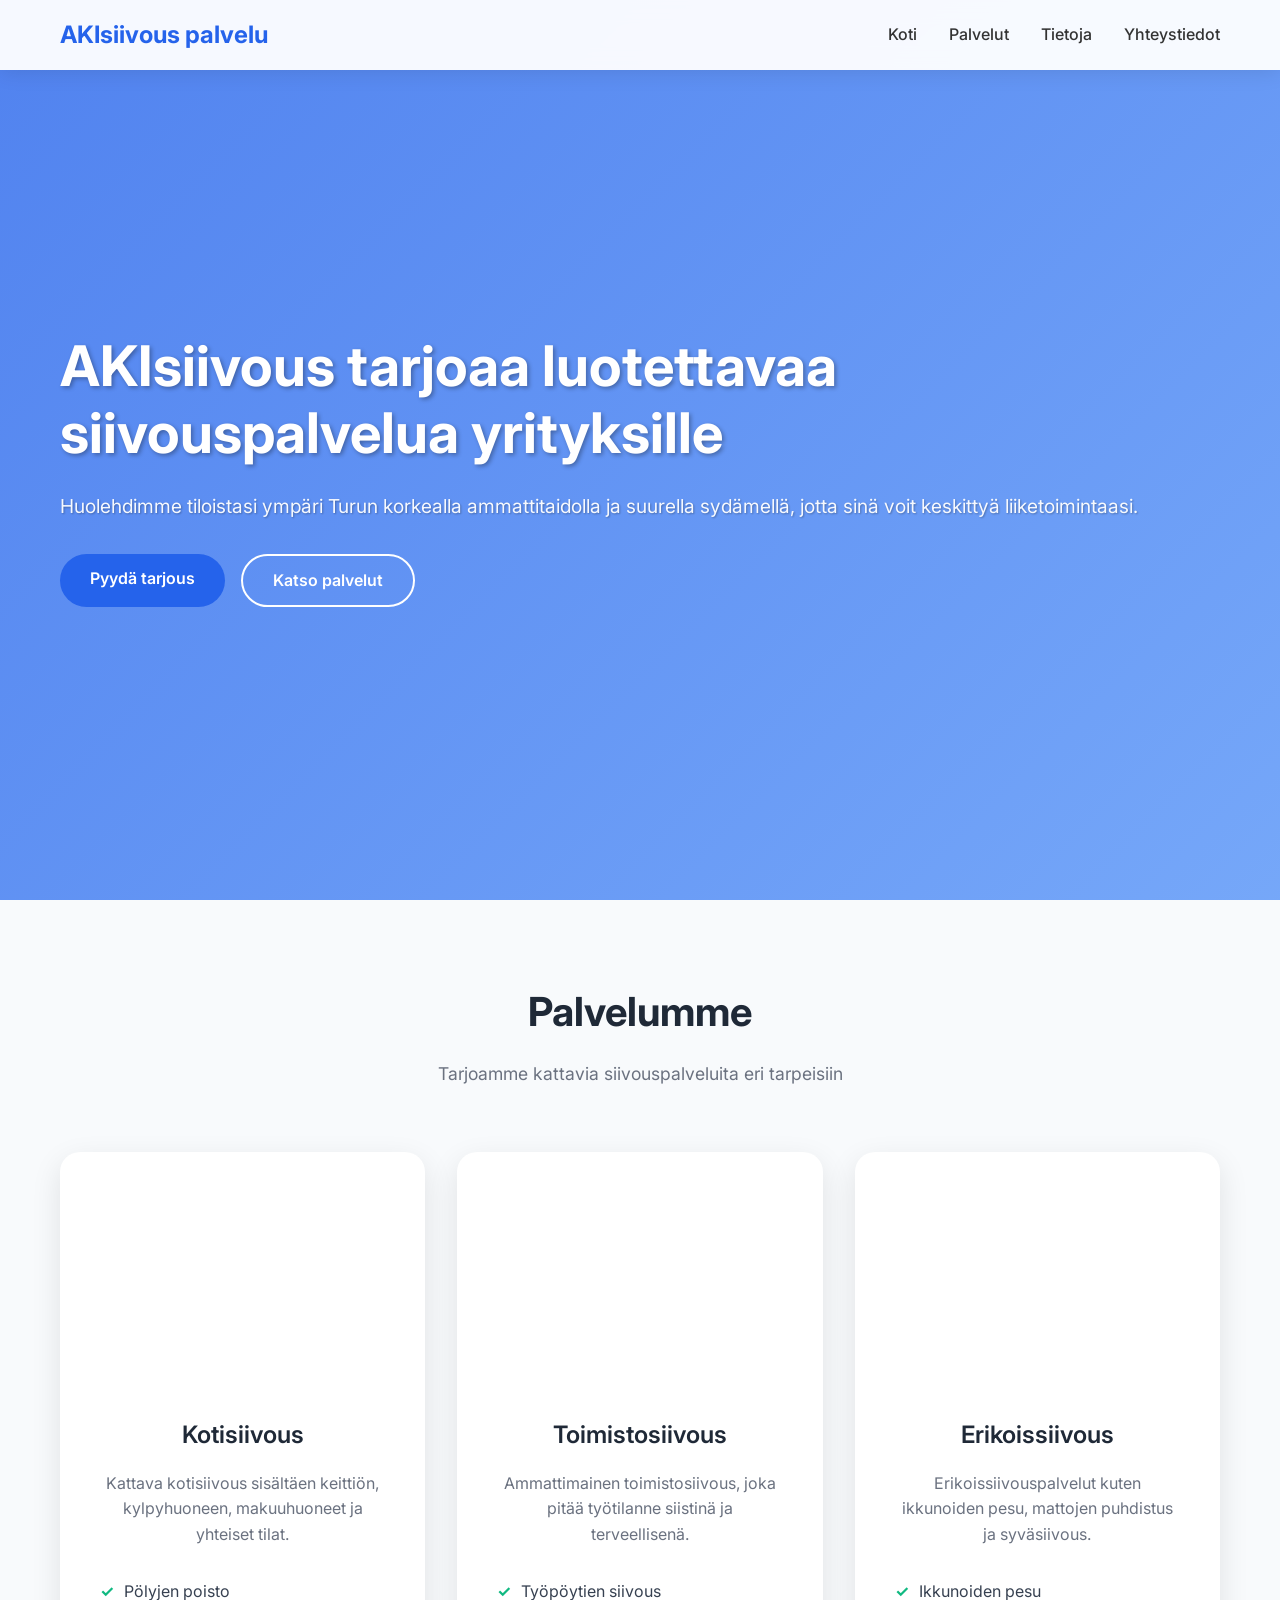
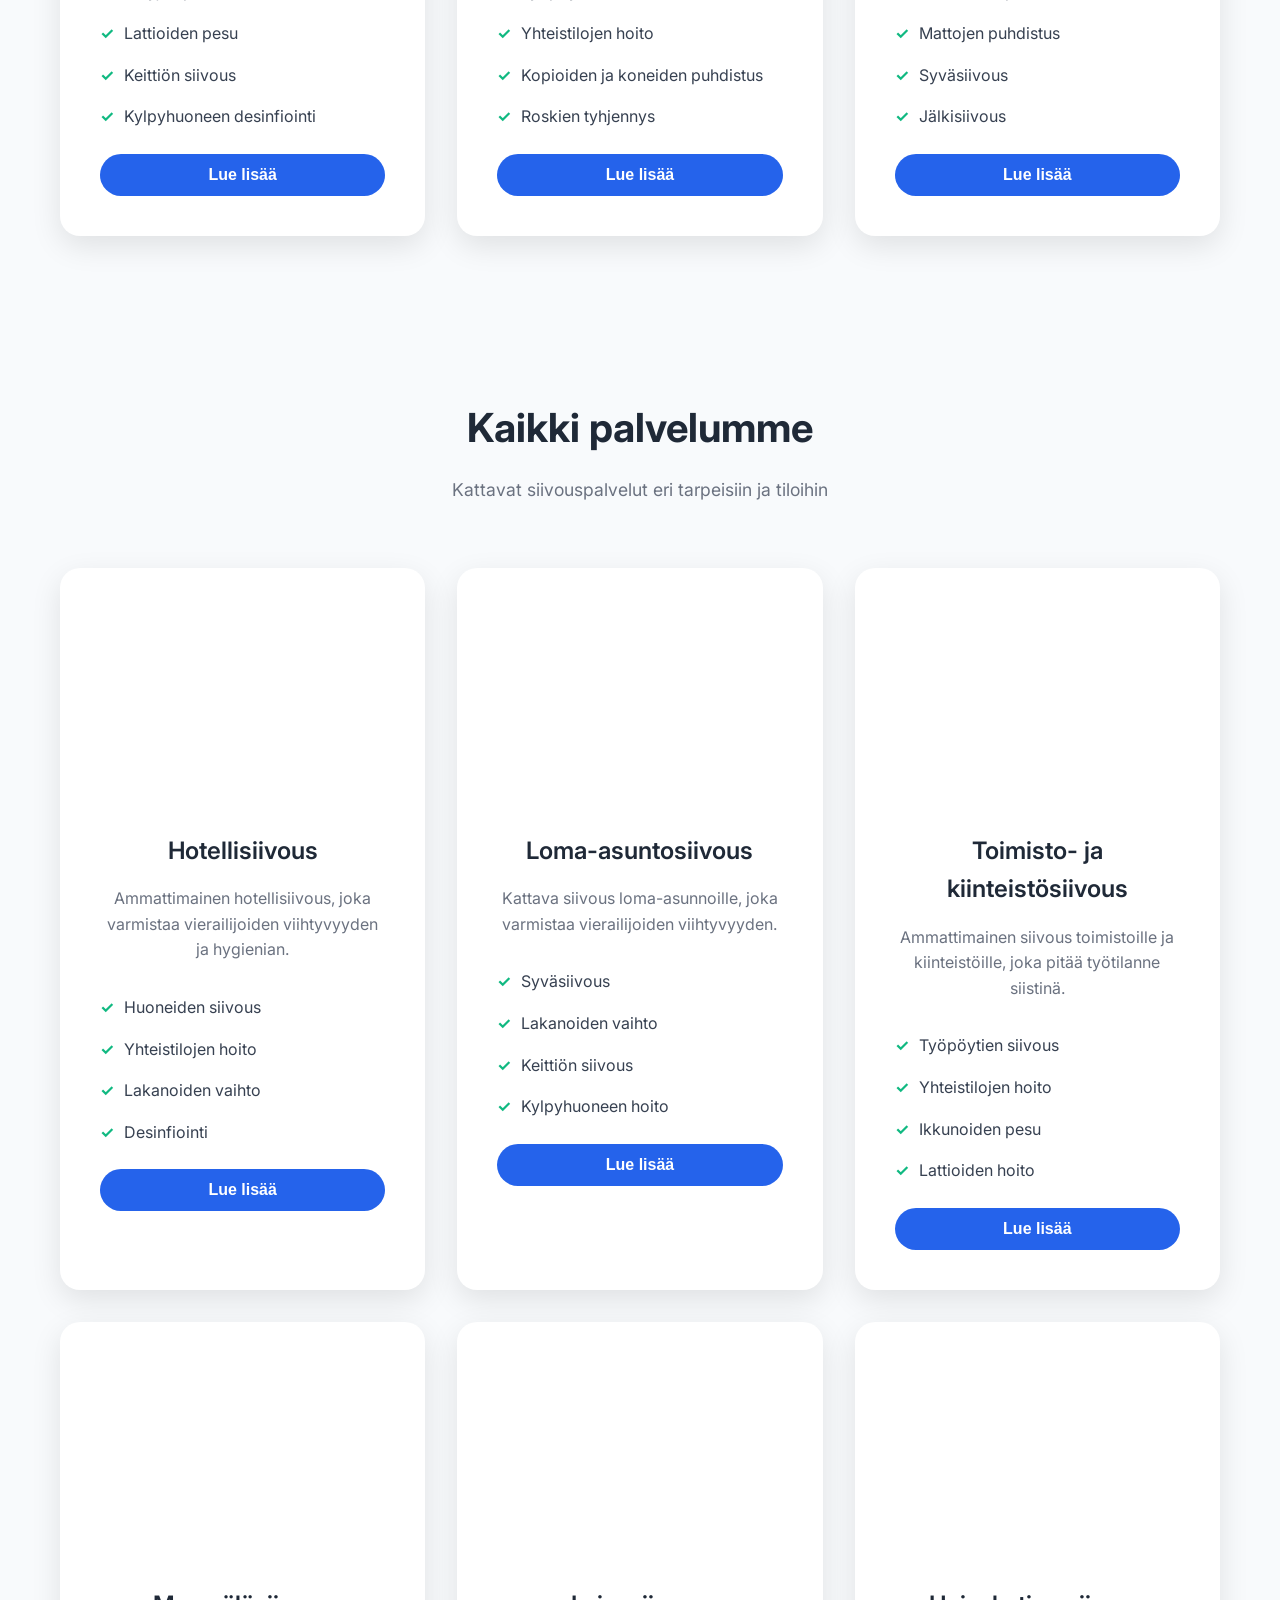
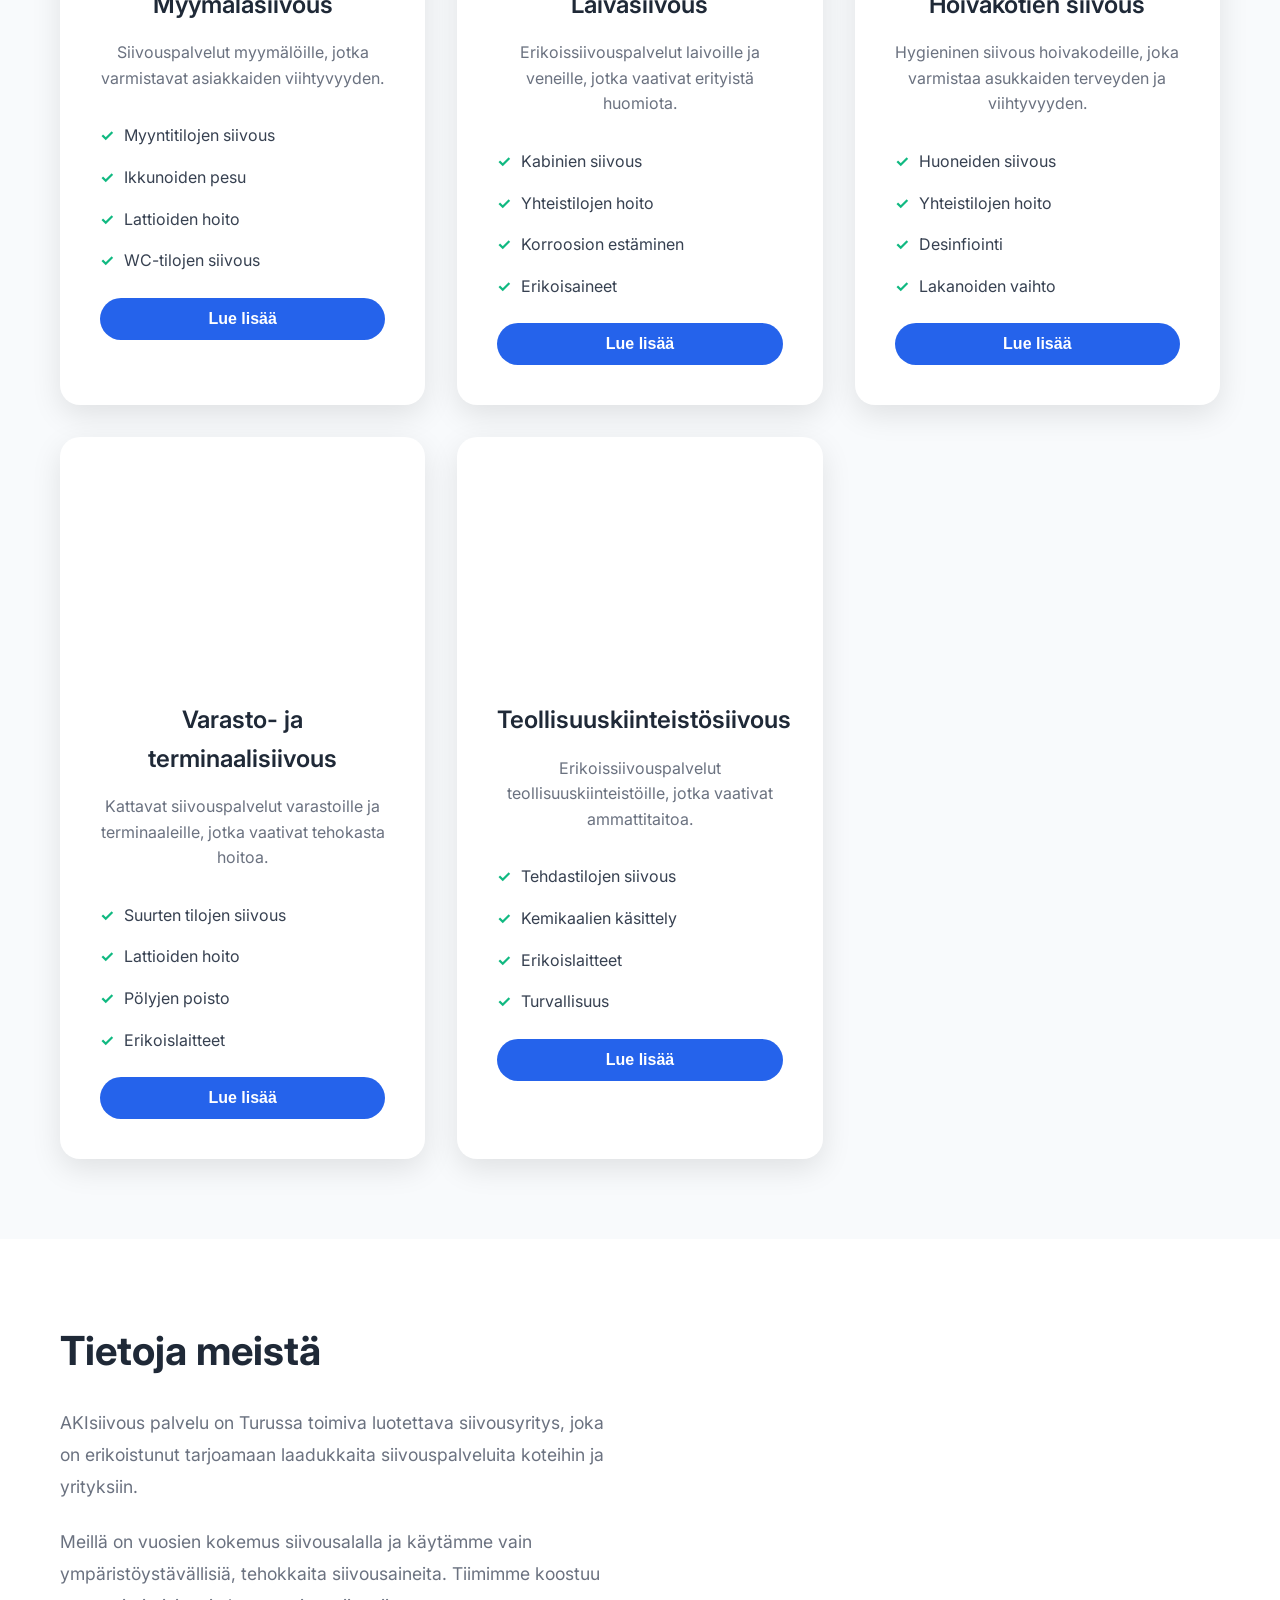
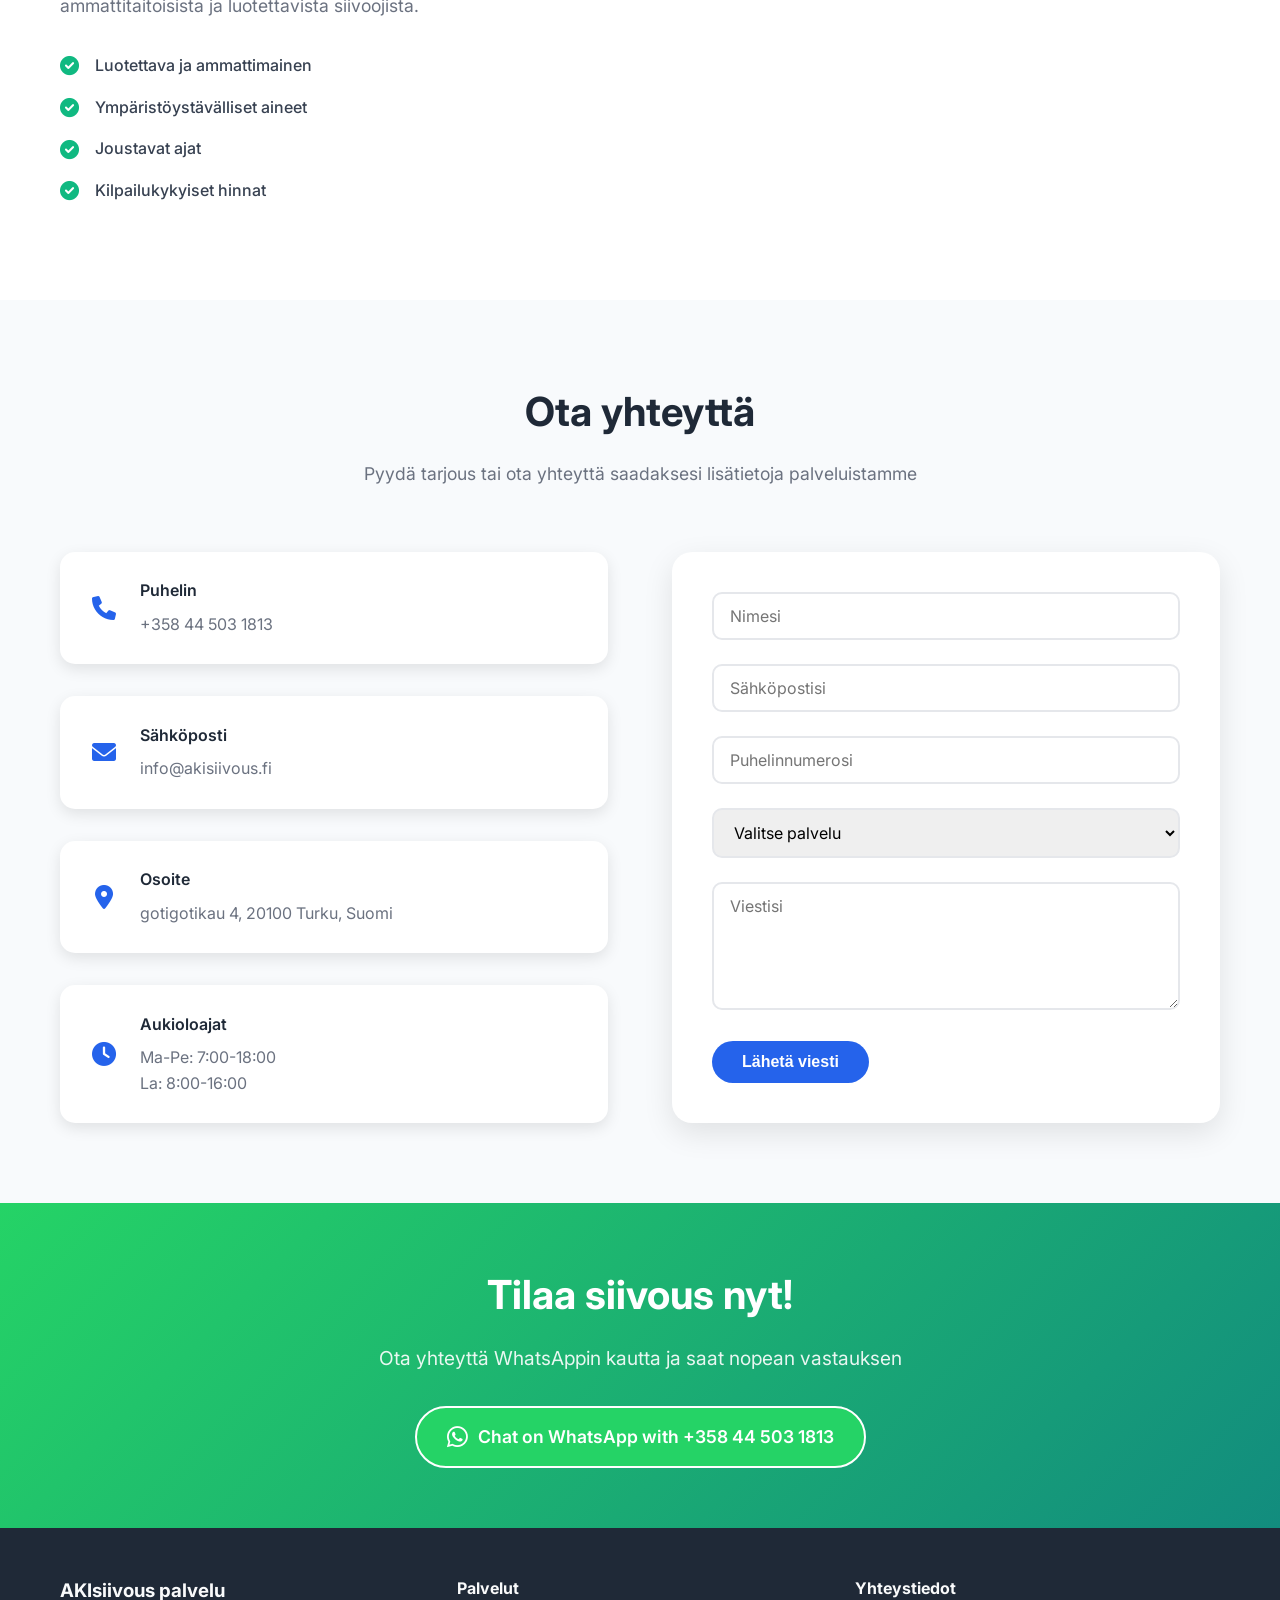
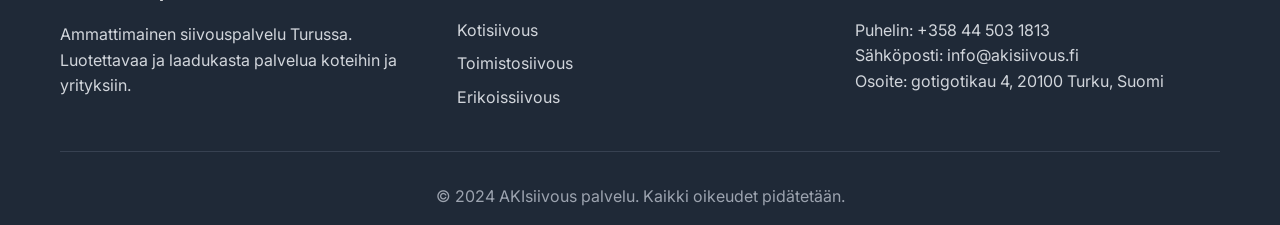
==== commit 451966a0: "Updated website content" ====
--- a/index.html
+++ b/index.html
@@ -45,7 +45,7 @@
         "name": "AKIsiivous palvelu",
         "description": "Ammattimainen siivouspalvelu Turussa",
         "url": "https://akisiivous.fi",
-        "telephone": "+358401234567",
+        "telephone": "+358 44 503 1813",
         "email": "info@akisiivous.fi",
         "address": {
             "@type": "PostalAddress",
@@ -345,7 +345,7 @@
                         <i class="fas fa-phone"></i>
                         <div>
                             <h4>Puhelin</h4>
-                            <p>+358 40 123 4567</p>
+                            <p>+358 44 503 1813</p>
                         </div>
                     </div>
                     <div class="contact-item">
@@ -407,7 +407,7 @@
                 <p>Ota yhteyttä WhatsAppin kautta ja saat nopean vastauksen</p>
                 <a href="https://wa.me/358469373311" class="btn btn-whatsapp" target="_blank">
                     <i class="fab fa-whatsapp"></i>
-                    Chat on WhatsApp with +358 46 937 3311
+                    Chat on WhatsApp with +358 44 503 1813
                 </a>
             </div>
         </div>
@@ -431,7 +431,7 @@
                 </div>
                 <div class="footer-section">
                     <h4>Yhteystiedot</h4>
-                    <p>Puhelin: +358 40 123 4567</p>
+                    <p>Puhelin: +358 44 503 1813</p>
                     <p>Sähköposti: info@akisiivous.fi</p>
                     <p>Osoite: gotigotikau 4, 20100 Turku, Suomi</p>
                 </div>
